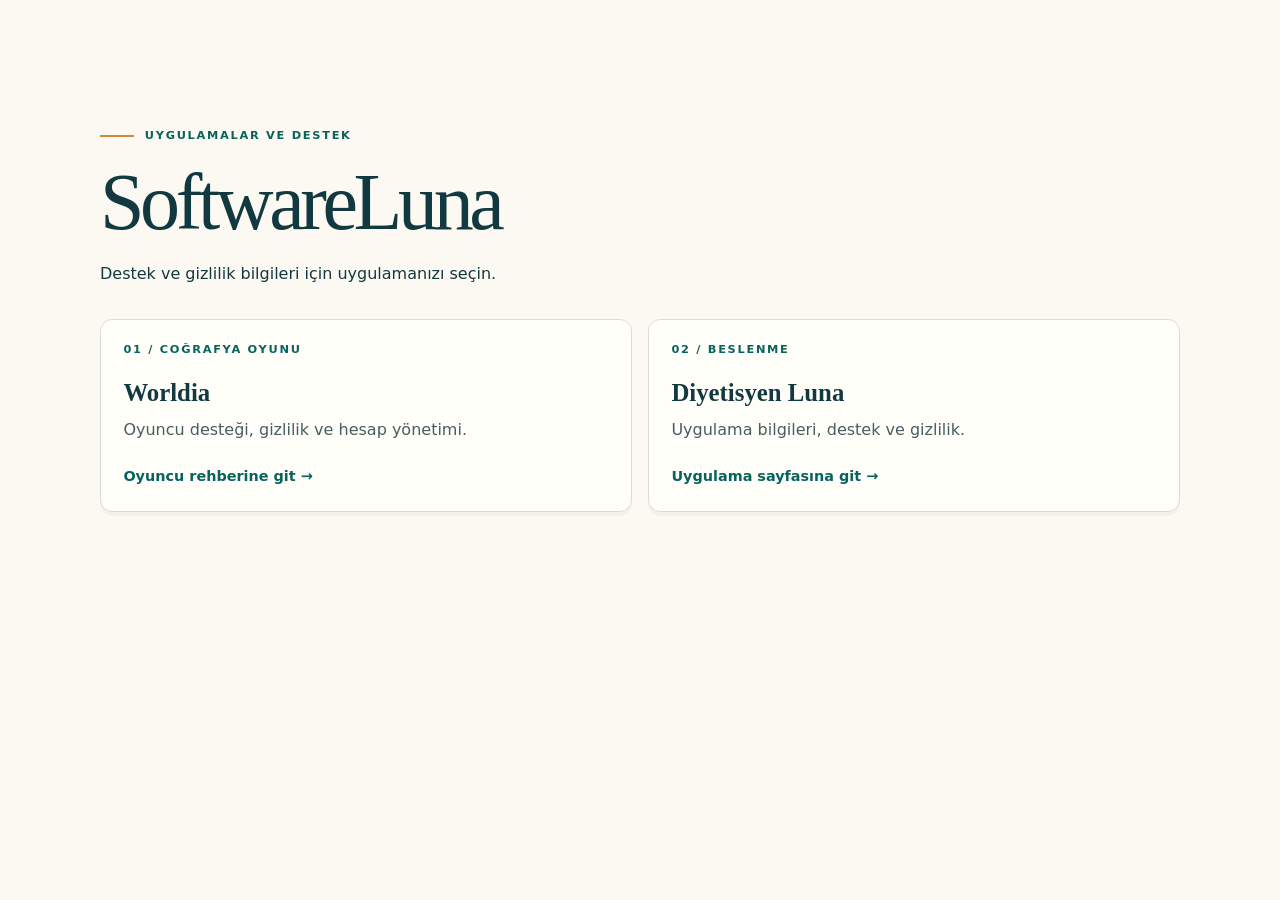
==== index.html @ 04eb6d3e "Publish Worldia player support, privacy and account deletion pages" ====
<!doctype html><html lang="tr"><head><meta charset="utf-8"><meta name="viewport" content="width=device-width,initial-scale=1"><title>SoftwareLuna | Uygulamalar ve destek</title><meta name="description" content="SoftwareLuna uygulamalarının resmi destek ve gizlilik sayfaları."><link rel="canonical" href="https://softwareluna.github.io/"><link rel="stylesheet" href="worldia/assets/guide.css"></head><body><main class="wrap publisher"><p class="eyebrow">Uygulamalar ve destek</p><h1>SoftwareLuna</h1><p>Destek ve gizlilik bilgileri için uygulamanızı seçin.</p><div class="cards"><a class="card" href="worldia/"><span class="tag">01 / COĞRAFYA OYUNU</span><strong>Worldia</strong><p>Oyuncu desteği, gizlilik ve hesap yönetimi.</p><span class="go">Oyuncu rehberine git <span aria-hidden="true">→</span></span></a><a class="card" href="https://softwareluna.github.io/diyetisyen-luna/"><span class="tag">02 / BESLENME</span><strong>Diyetisyen Luna</strong><p>Uygulama bilgileri, destek ve gizlilik.</p><span class="go">Uygulama sayfasına git <span aria-hidden="true">→</span></span></a></div></main></body></html>
---- worldia/assets/guide.css ----
:root{color-scheme:light;--ink:#123940;--deep:#073941;--teal:#08635d;--paper:#fbf9f2;--rule:#d4ded5;--muted:#475e60;--cream:#f5ecd5;--serif:Georgia,"Times New Roman",serif;--sans:system-ui,-apple-system,"Segoe UI",sans-serif}*{box-sizing:border-box}html{scroll-behavior:smooth}body{margin:0;background:var(--paper);color:var(--ink);font:1rem/1.65 var(--sans)}a{color:var(--teal);text-underline-offset:.18em;overflow-wrap:anywhere}a:hover{text-decoration-thickness:2px}a:focus-visible,summary:focus-visible{outline:3px solid #aa5914;outline-offset:4px}.wrap{width:min(1080px,90%);margin-inline:auto}.skip{position:fixed;left:1em;top:-6em;padding:.6em 1em;background:white;z-index:8}.skip:focus{top:1em}.mast{border-bottom:1px solid var(--rule);background:#fffdf8}.mast .wrap,.foot .wrap{display:flex;align-items:center;justify-content:space-between;gap:1rem;flex-wrap:wrap}.mast .wrap{min-height:76px}.brand{display:inline-flex;align-items:center;gap:.65rem;color:var(--ink);font:bold 1.65rem var(--serif);text-decoration:none;letter-spacing:-.04em}.brand img{border-radius:11px}.mast nav,.foot nav{display:flex;align-items:center;gap:1.35rem;flex-wrap:wrap}.mast nav a,.foot nav a{display:inline-flex;align-items:center;min-height:44px;font-size:.9rem;font-weight:650;text-decoration:none}.mast nav a:hover,.foot nav a:hover,.mast nav [aria-current=page]{text-decoration:underline;text-underline-offset:.4em}.eyebrow,.tag,.figure-note{font:700 .71rem/1.4 var(--sans);letter-spacing:.15em;text-transform:uppercase}.eyebrow{display:flex;align-items:center;gap:.7rem;color:var(--teal);margin:0 0 1.1rem}.eyebrow:before{content:'';width:2.1rem;height:2px;background:#d18a39}.hero{position:relative;background:var(--deep);color:#fff8df;overflow:hidden}.hero .wrap{display:grid;grid-template-columns:1.25fr 1fr;align-items:center;gap:2rem;padding-block:clamp(3.5rem,7vw,6rem)}.hero .eyebrow{color:#b4e6d7}.hero h1,.pagehead h1,.publisher h1{margin:0;font-family:var(--serif);line-height:1.04;font-weight:500;letter-spacing:-.055em}.hero h1{font-size:clamp(3.45rem,6.9vw,5.95rem)}.hero h1 em{color:#eacc8c;font-weight:400}.hero p.lede{color:#e0ebe6;font-size:1.13rem;max-width:35em;margin:1.35rem 0 1.65rem}.button,.contact-button{display:inline-flex;min-height:46px;align-items:center;gap:.7rem;border-radius:7px;padding:.7rem 1.1rem;text-decoration:none;font:700 .97rem/1.45 var(--sans);background:var(--teal);color:white}.button:hover,.contact-button:hover{background:var(--ink)}.hero .button{color:#093e41;background:#f0d396}.hero .button:hover{background:#ffe7b6}.chart{margin:0 auto;width:min(100%,345px);position:relative;display:flex;flex-direction:column;align-items:center}.chart svg{display:block;width:100%;height:auto}.figure-note{color:#a8d2c7;text-align:center;margin:.45rem 0 0;letter-spacing:.18em;font-size:.63rem}.guide{padding:clamp(2.5rem,5vw,4rem) 0 4rem}.guide h2,.publisher h2{font:500 clamp(2rem,4vw,2.85rem)/1.12 var(--serif);letter-spacing:-.045em;margin:0 0 1.7rem}.cards{display:grid;gap:1rem;grid-template-columns:repeat(3,1fr)}.card{border:1px solid var(--rule);background:#fffef9;display:flex;flex-direction:column;border-radius:12px;padding:1.4rem;color:var(--ink);text-decoration:none;position:relative;box-shadow:0 4px 0 #16473c09}.card:hover{border-color:#72a395;background:white}.card .tag{color:var(--teal);margin-bottom:1.2rem}.card strong{font:600 1.55rem/1.25 var(--serif)}.card p{color:var(--muted);margin:.55rem 0 1.35rem}.card .go{margin-top:auto;color:var(--teal);font-weight:700;font-size:.9rem}.pagehead{background:#edf3ec;border-bottom:1px solid var(--rule)}.pagehead .wrap{padding-block:1.5rem 2.2rem}.crumb{display:inline-block;margin-bottom:1.65rem;font-size:.88rem}.pagehead h1{font-size:clamp(2.7rem,5.4vw,4.15rem)}.pagehead .intro{font-size:1.13rem;max-width:65ch;margin:1rem 0 0;color:var(--muted)}.layout{display:grid;grid-template-columns:minmax(0,1fr) 245px;gap:clamp(2rem,6vw,5rem);align-items:start;padding-block:2.3rem 4rem}.copy{max-width:73ch}.copy h2,.copy h3{scroll-margin-top:1rem;color:var(--ink)}.copy h2{font:600 clamp(1.5rem,3vw,2rem)/1.2 var(--serif);letter-spacing:-.025em;margin:2.05rem 0 .75rem}.copy h3{font-size:1.12rem;margin:1.5rem 0 .4rem}.copy section:first-child h2:first-child,.copy>h2:first-child{margin-top:0}.copy p,.copy ul,.copy ol{margin:.5rem 0 1rem}.copy li+li{margin-top:.45em}.copy ul,.copy ol{padding-left:1.5em}.copy details{border-block-start:1px solid var(--rule);padding:.3rem 0}.copy details:last-of-type{border-block-end:1px solid var(--rule)}.copy summary{cursor:pointer;min-height:48px;padding:.65rem .35rem;font-weight:700;color:var(--teal)}.copy details p{padding:0 .35rem}.aside{padding:1.1rem 1.25rem;background:#f2efe4;border-radius:10px}.aside h2{font-size:.76rem;letter-spacing:.09em;text-transform:uppercase;margin:.1rem 0 .4rem}.aside a{display:block;padding:.52rem 0;line-height:1.4;font-size:.93rem}.foot{border-top:1px solid var(--rule);color:var(--muted);padding:1.35rem 0;font-size:.85rem}.foot nav a{font-size:.85rem}.publisher{padding-block:clamp(4rem,10vw,8rem)}.publisher h1{font-size:clamp(3rem,7vw,5rem)}.publisher .cards{grid-template-columns:repeat(2,1fr);margin-top:2rem}
@media(max-width:740px){.mast .wrap{gap:0 .75rem;min-height:62px}.mast nav{gap:.85rem}.hero .wrap{grid-template-columns:1.5fr .9fr;gap:0}.layout{grid-template-columns:1fr;gap:1.5rem}.cards{grid-template-columns:1fr}.card{padding:1.1rem 1.25rem}.card .tag{margin-bottom:.45rem}.foot nav{gap:.8rem}}@media(max-width:520px){.mast .wrap{padding-top:.65rem}.mast nav{width:100%;justify-content:space-between}.hero .wrap{grid-template-columns:1fr;padding-block:2.7rem 2rem}.chart{width:158px;align-self:center;margin:1.2rem auto 0}.figure-note{display:none}.hero h1{font-size:3.3rem}.hero p.lede{font-size:1.04rem}.publisher .cards{grid-template-columns:1fr}.pagehead .wrap{padding-bottom:1.55rem}.layout{padding-top:1.75rem}.foot .wrap{gap:0}.foot p{margin:.25rem 0}.foot nav{justify-content:flex-start}.copy a.button{max-width:100%}}@media(prefers-reduced-motion:reduce){html{scroll-behavior:auto}}@media print{.mast,.foot nav,.aside,.skip,.crumb,.chart{display:none}.layout{display:block}.hero,.pagehead,.button{background:white;color:black}.wrap{width:100%}.copy{max-width:none}a{color:black}}
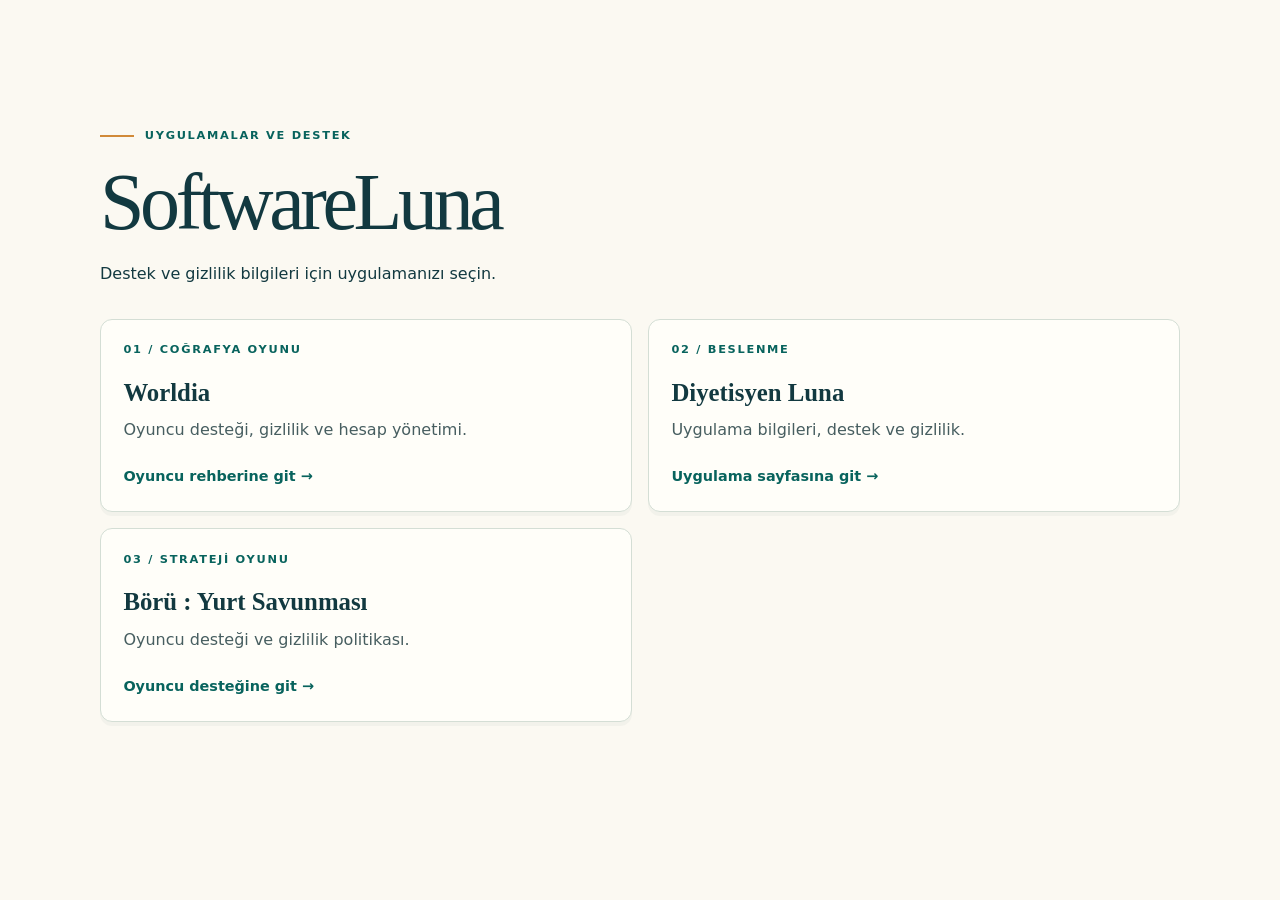
==== commit 053ba0b5: "Publish Börü support and privacy pages with new portrait and legacy redirects" ====
--- a/index.html
+++ b/index.html
@@ -1 +1 @@
-<!doctype html><html lang="tr"><head><meta charset="utf-8"><meta name="viewport" content="width=device-width,initial-scale=1"><title>SoftwareLuna | Uygulamalar ve destek</title><meta name="description" content="SoftwareLuna uygulamalarının resmi destek ve gizlilik sayfaları."><link rel="canonical" href="https://softwareluna.github.io/"><link rel="stylesheet" href="worldia/assets/guide.css"></head><body><main class="wrap publisher"><p class="eyebrow">Uygulamalar ve destek</p><h1>SoftwareLuna</h1><p>Destek ve gizlilik bilgileri için uygulamanızı seçin.</p><div class="cards"><a class="card" href="worldia/"><span class="tag">01 / COĞRAFYA OYUNU</span><strong>Worldia</strong><p>Oyuncu desteği, gizlilik ve hesap yönetimi.</p><span class="go">Oyuncu rehberine git <span aria-hidden="true">→</span></span></a><a class="card" href="https://softwareluna.github.io/diyetisyen-luna/"><span class="tag">02 / BESLENME</span><strong>Diyetisyen Luna</strong><p>Uygulama bilgileri, destek ve gizlilik.</p><span class="go">Uygulama sayfasına git <span aria-hidden="true">→</span></span></a></div></main></body></html>+<!doctype html><html lang="tr"><head><meta charset="utf-8"><meta name="viewport" content="width=device-width,initial-scale=1"><title>SoftwareLuna | Uygulamalar ve destek</title><meta name="description" content="SoftwareLuna uygulamalarının resmi destek ve gizlilik sayfaları."><link rel="canonical" href="https://softwareluna.github.io/"><link rel="stylesheet" href="worldia/assets/guide.css"></head><body><main class="wrap publisher"><p class="eyebrow">Uygulamalar ve destek</p><h1>SoftwareLuna</h1><p>Destek ve gizlilik bilgileri için uygulamanızı seçin.</p><div class="cards"><a class="card" href="worldia/"><span class="tag">01 / COĞRAFYA OYUNU</span><strong>Worldia</strong><p>Oyuncu desteği, gizlilik ve hesap yönetimi.</p><span class="go">Oyuncu rehberine git <span aria-hidden="true">→</span></span></a><a class="card" href="https://softwareluna.github.io/diyetisyen-luna/"><span class="tag">02 / BESLENME</span><strong>Diyetisyen Luna</strong><p>Uygulama bilgileri, destek ve gizlilik.</p><span class="go">Uygulama sayfasına git <span aria-hidden="true">→</span></span></a><a class="card" href="boru-yurt-savunmasi/support/"><span class="tag">03 / STRATEJİ OYUNU</span><strong>Börü : Yurt Savunması</strong><p>Oyuncu desteği ve gizlilik politikası.</p><span class="go">Oyuncu desteğine git <span aria-hidden="true">→</span></span></a></div></main></body></html>
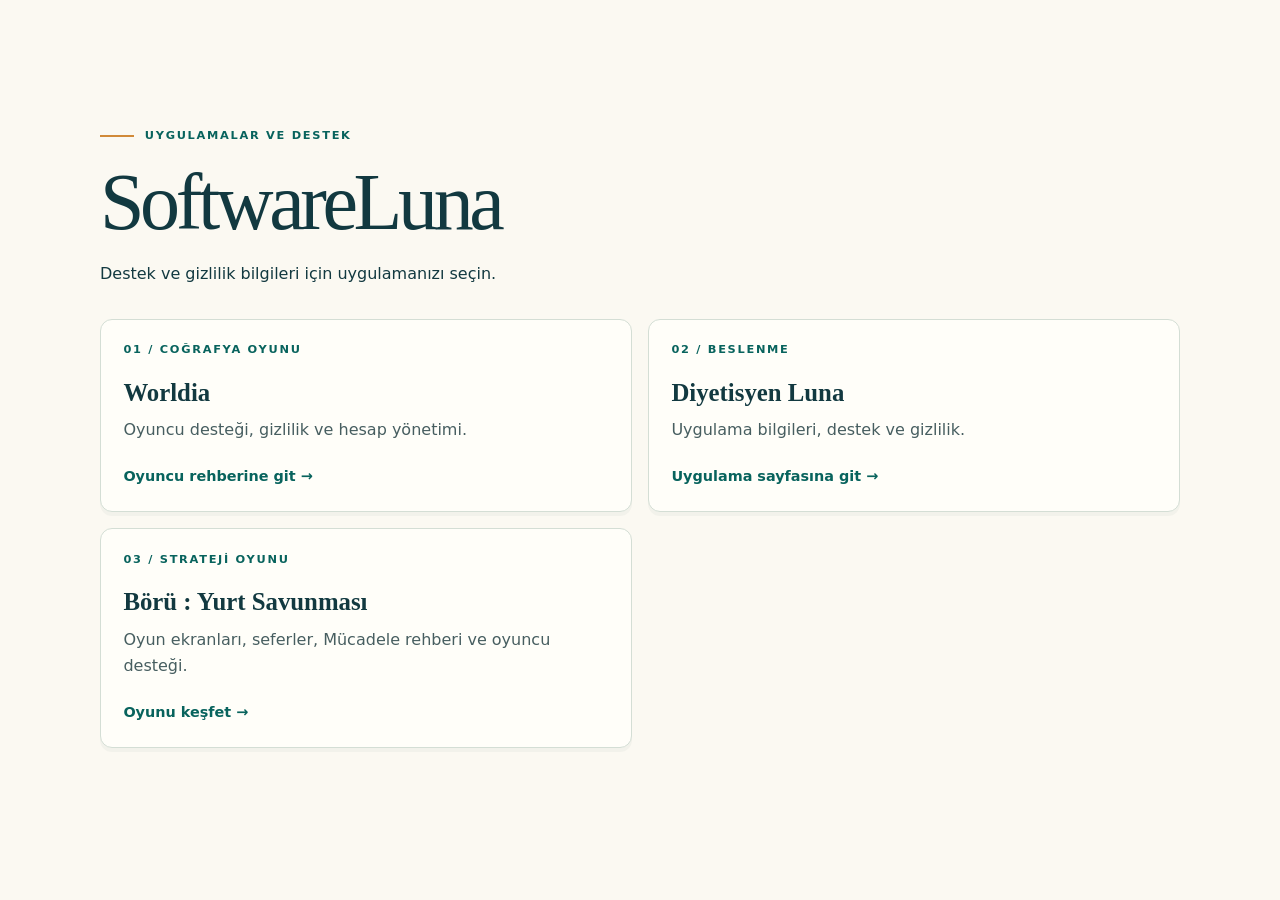
==== commit b551ca3f: "Refresh Boru player site with current gameplay gallery and guide" ====
--- a/index.html
+++ b/index.html
@@ -1 +1 @@
-<!doctype html><html lang="tr"><head><meta charset="utf-8"><meta name="viewport" content="width=device-width,initial-scale=1"><title>SoftwareLuna | Uygulamalar ve destek</title><meta name="description" content="SoftwareLuna uygulamalarının resmi destek ve gizlilik sayfaları."><link rel="canonical" href="https://softwareluna.github.io/"><link rel="stylesheet" href="worldia/assets/guide.css"></head><body><main class="wrap publisher"><p class="eyebrow">Uygulamalar ve destek</p><h1>SoftwareLuna</h1><p>Destek ve gizlilik bilgileri için uygulamanızı seçin.</p><div class="cards"><a class="card" href="worldia/"><span class="tag">01 / COĞRAFYA OYUNU</span><strong>Worldia</strong><p>Oyuncu desteği, gizlilik ve hesap yönetimi.</p><span class="go">Oyuncu rehberine git <span aria-hidden="true">→</span></span></a><a class="card" href="https://softwareluna.github.io/diyetisyen-luna/"><span class="tag">02 / BESLENME</span><strong>Diyetisyen Luna</strong><p>Uygulama bilgileri, destek ve gizlilik.</p><span class="go">Uygulama sayfasına git <span aria-hidden="true">→</span></span></a><a class="card" href="boru-yurt-savunmasi/support/"><span class="tag">03 / STRATEJİ OYUNU</span><strong>Börü : Yurt Savunması</strong><p>Oyuncu desteği ve gizlilik politikası.</p><span class="go">Oyuncu desteğine git <span aria-hidden="true">→</span></span></a></div></main></body></html>+<!doctype html><html lang="tr"><head><meta charset="utf-8"><meta name="viewport" content="width=device-width,initial-scale=1"><title>SoftwareLuna | Uygulamalar ve destek</title><meta name="description" content="SoftwareLuna uygulamalarının resmi destek ve gizlilik sayfaları."><link rel="canonical" href="https://softwareluna.github.io/"><link rel="stylesheet" href="worldia/assets/guide.css"></head><body><main class="wrap publisher"><p class="eyebrow">Uygulamalar ve destek</p><h1>SoftwareLuna</h1><p>Destek ve gizlilik bilgileri için uygulamanızı seçin.</p><div class="cards"><a class="card" href="worldia/"><span class="tag">01 / COĞRAFYA OYUNU</span><strong>Worldia</strong><p>Oyuncu desteği, gizlilik ve hesap yönetimi.</p><span class="go">Oyuncu rehberine git <span aria-hidden="true">→</span></span></a><a class="card" href="https://softwareluna.github.io/diyetisyen-luna/"><span class="tag">02 / BESLENME</span><strong>Diyetisyen Luna</strong><p>Uygulama bilgileri, destek ve gizlilik.</p><span class="go">Uygulama sayfasına git <span aria-hidden="true">→</span></span></a><a class="card" href="boru-yurt-savunmasi/"><span class="tag">03 / STRATEJİ OYUNU</span><strong>Börü : Yurt Savunması</strong><p>Oyun ekranları, seferler, Mücadele rehberi ve oyuncu desteği.</p><span class="go">Oyunu keşfet <span aria-hidden="true">→</span></span></a></div></main></body></html>
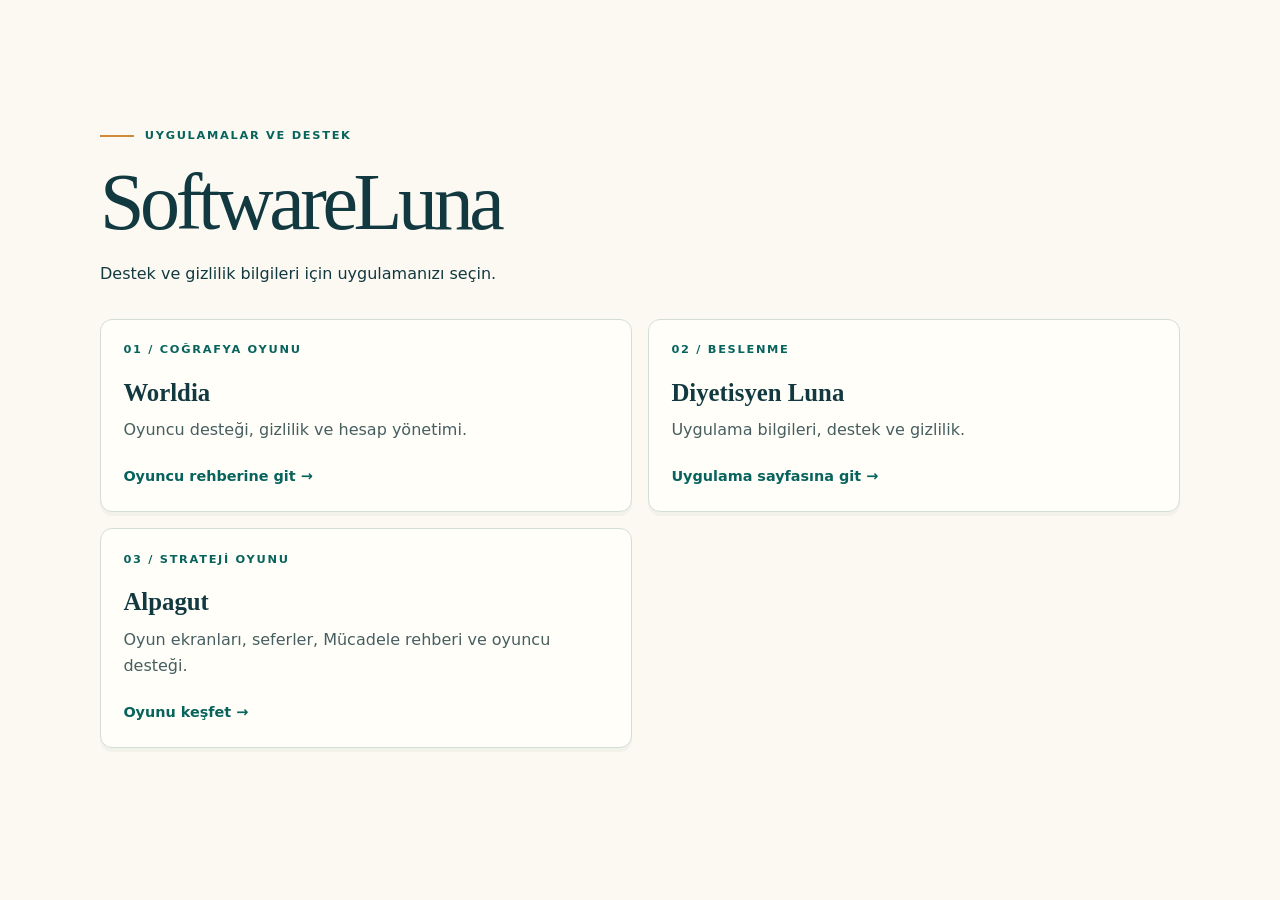
==== commit c6f40438: "Rename game pages to Alpagut with live build 12 screenshots" ====
--- a/index.html
+++ b/index.html
@@ -1 +1 @@
-<!doctype html><html lang="tr"><head><meta charset="utf-8"><meta name="viewport" content="width=device-width,initial-scale=1"><title>SoftwareLuna | Uygulamalar ve destek</title><meta name="description" content="SoftwareLuna uygulamalarının resmi destek ve gizlilik sayfaları."><link rel="canonical" href="https://softwareluna.github.io/"><link rel="stylesheet" href="worldia/assets/guide.css"></head><body><main class="wrap publisher"><p class="eyebrow">Uygulamalar ve destek</p><h1>SoftwareLuna</h1><p>Destek ve gizlilik bilgileri için uygulamanızı seçin.</p><div class="cards"><a class="card" href="worldia/"><span class="tag">01 / COĞRAFYA OYUNU</span><strong>Worldia</strong><p>Oyuncu desteği, gizlilik ve hesap yönetimi.</p><span class="go">Oyuncu rehberine git <span aria-hidden="true">→</span></span></a><a class="card" href="https://softwareluna.github.io/diyetisyen-luna/"><span class="tag">02 / BESLENME</span><strong>Diyetisyen Luna</strong><p>Uygulama bilgileri, destek ve gizlilik.</p><span class="go">Uygulama sayfasına git <span aria-hidden="true">→</span></span></a><a class="card" href="boru-yurt-savunmasi/"><span class="tag">03 / STRATEJİ OYUNU</span><strong>Börü : Yurt Savunması</strong><p>Oyun ekranları, seferler, Mücadele rehberi ve oyuncu desteği.</p><span class="go">Oyunu keşfet <span aria-hidden="true">→</span></span></a></div></main></body></html>+<!doctype html><html lang="tr"><head><meta charset="utf-8"><meta name="viewport" content="width=device-width,initial-scale=1"><title>SoftwareLuna | Uygulamalar ve destek</title><meta name="description" content="SoftwareLuna uygulamalarının resmi destek ve gizlilik sayfaları."><link rel="canonical" href="https://softwareluna.github.io/"><link rel="stylesheet" href="worldia/assets/guide.css"></head><body><main class="wrap publisher"><p class="eyebrow">Uygulamalar ve destek</p><h1>SoftwareLuna</h1><p>Destek ve gizlilik bilgileri için uygulamanızı seçin.</p><div class="cards"><a class="card" href="worldia/"><span class="tag">01 / COĞRAFYA OYUNU</span><strong>Worldia</strong><p>Oyuncu desteği, gizlilik ve hesap yönetimi.</p><span class="go">Oyuncu rehberine git <span aria-hidden="true">→</span></span></a><a class="card" href="https://softwareluna.github.io/diyetisyen-luna/"><span class="tag">02 / BESLENME</span><strong>Diyetisyen Luna</strong><p>Uygulama bilgileri, destek ve gizlilik.</p><span class="go">Uygulama sayfasına git <span aria-hidden="true">→</span></span></a><a class="card" href="alpagut/"><span class="tag">03 / STRATEJİ OYUNU</span><strong>Alpagut</strong><p>Oyun ekranları, seferler, Mücadele rehberi ve oyuncu desteği.</p><span class="go">Oyunu keşfet <span aria-hidden="true">→</span></span></a></div></main></body></html>
